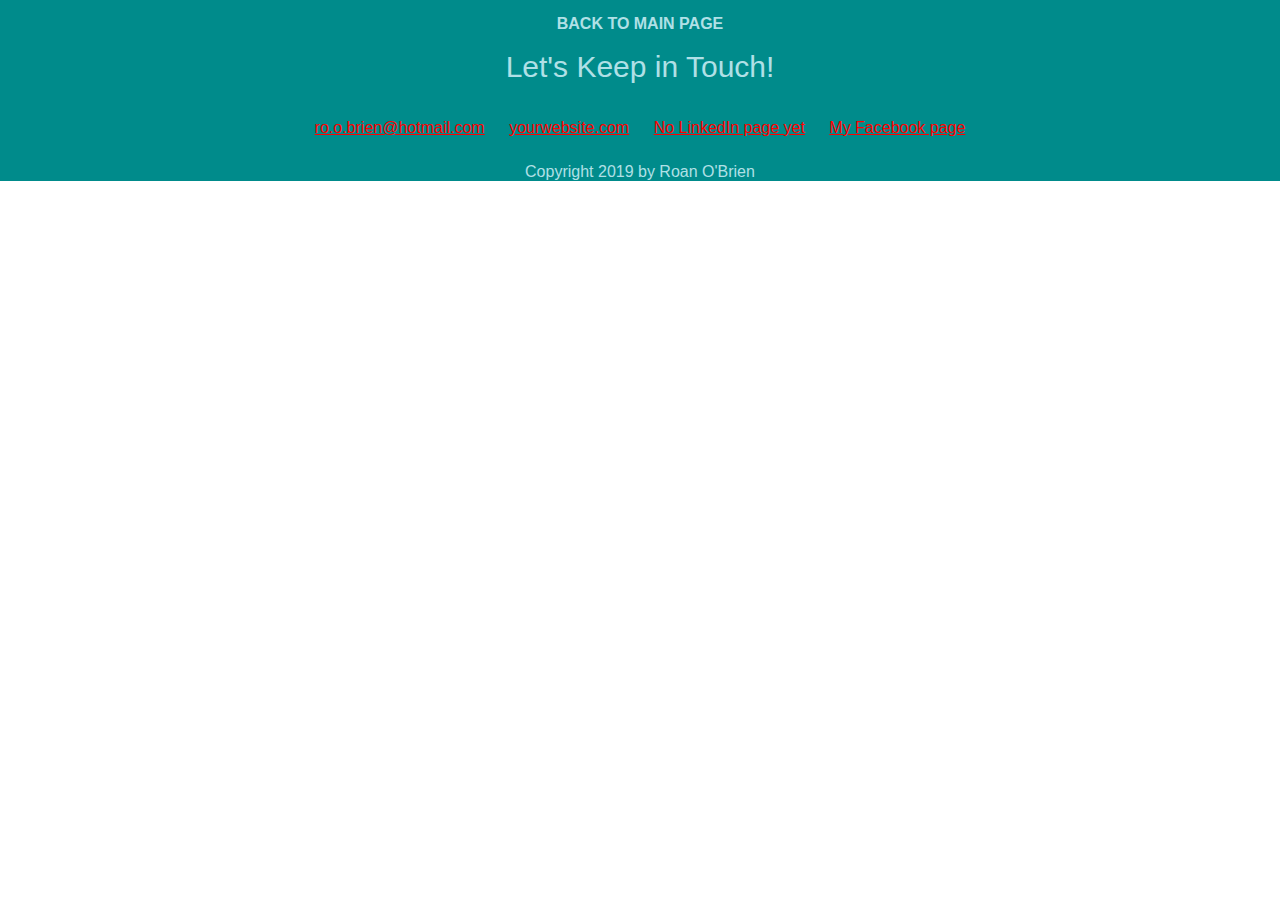
==== projects.html @ d368a561 "commit 2" ====
<!DOCTYPE html>
<html lang="en">

<head>
    <meta charset="UTF-8">
    <meta name="viewport" content="width=device-width, initial-scale=1.0">
    <title>Roan O'Brien | Resume</title>
    <link href="https://fonts.googleapis.com/css?family=Kumar+One+Outline|Monoton|Tangerine" rel="stylesheet">
    <link rel="stylesheet" href="css/styles.css">
</head>

<body>
    <!-- // Intro -->
    <header id="about">
        <nav>
            <a href="index.html">Back to main page</a>
        </nav>
    </header>
    
    <main>
    
    </main>

    <footer id="contact">
        <h2 class="footerText">Let's Keep in Touch!</h2>

        <!-- Social media and contact links. Add or remove any networks. -->
        <div class="contact-info">
            <a href="mailto:ro.o.brien@hotmail.com">ro.o.brien@hotmail.com</a>
            <a href="http://yourwebsite.com" target="_blank">yourwebsite.com</a>
            <a href="#" target="_blank">No LinkedIn page yet</a>
            <a href="https://www.facebook.com/robo1357" target="_blank">My Facebook page</a>
        </div>

        <p>Copyright 2019 by Roan O'Brien</p>
    </footer>
</body>

</html>
---- css/styles.css ----
/* Global styles 
------------------------------------*/
/* border box fix */
html {
    box-sizing: border-box;
}

*,
*:before,
*:after {
    box-sizing: inherit;
}

body {
    font-family: 'Times New Roman', sans-serif;
    margin: 0;
    color: cadetblue;
}

a {
    color: red;
}

a:hover {
    text-decoration: none;
    color: white;
}

a:visited {
    text-decoration: underline;
}

h1,
h2 {
    font-family: 'Algerian', cursive;
    font-weight: 400;
}

h1 {
    font-size: 80px;
}

h2 {
    font-size: 40px;
    margin-top: 0;
}

h3 {
    font-family: 'Arial', cursive;
    font-weight: 400;
    font-size: 30px;
    margin: 0;
}

.content-wrap {
    max-width: 850px;
    margin: 0 auto;
    padding: 60px 50px;
    overflow: hidden;
}

.uppercase {
    text-transform: uppercase;
}

.btn {
    text-decoration: none;
    background: red;
    color: black;
    padding: 10px;
    display: inline-block;
    font-family: 'Arial', sans-serif;
}


/* Header & Footer 
------------------------------------*/
header,
footer {
    background: Darkcyan;
    color: powderblue;
}

header h1,
header h2 {
    color: #EDF2F4;
    margin: 0;
}


/* Header styles only */
header {
    padding-top: 50px;
    position: relative;
}

.profile-img {
    width: 205px;
    height: 205px;
    border-radius: 50%;
    float: left;
}

.download {
    position: absolute;
    bottom: 0;
    right: 0;
}


/* Footer styles only */
footer {
    text-align: center;
    font-family: 'Arial', cursive;
}

.contact-info a {
    padding: 10px;
    display: inline-block;
}


/*navigation
------------------------------------*/
nav {
    text-align: center;
    background: darkcyan;
    position: fixed;
    top: 0;
    width: 100%;
}

nav a {
    display: inline-block;
    padding: 15px 20px;
    text-decoration: none;
    text-transform: uppercase;
    font-weight: bold;
    font-family: 'Arial', sans-serif;
    color: powderblue;
}

nav a:visited {
    background: black;
}


/* Work Experience
------------------------------------*/
.work {
    background: seashell;
}

h3 ~ p {
    margin: 0;
}

.job-description p:first-of-type {
    margin-top: 0;
}


/* Education
------------------------------------*/
.education {
    background: seashell;
}

p + h3 {
    margin-top: 30px;
}


/* Hobbies
------------------------------------*/
.hobbies {
    background: linear-gradient(rgba(100, 96, 93, 2.0), rgba(100, 96, 93, 0.3)), url(../images/boodlogo.jpg) no-repeat fixed;
    background-size: cover;
    margin: 0px;
}


/* Title background 
------------------------------------*/
.titleBackground {
    text-align: center;
}


.footerText {
    font-family: 'Arial', cursive;
    font-size: 30px;
}


/* Media Queries
------------------------------------*/
@media (min-width: 900px) {

    .column-narrow {
        width: 35%;
        float: left;
        min-height: 150px;
    }

    .column-wide {
        width: 65%;
        float: left;
        min-height: 150px;
        padding-left: 10px;
    }
}

@media (max-width: 899px) {
    header {
        text-align: center;
    }

    .profile-img {
        width: 150px;
        height: 150px;
    }
}
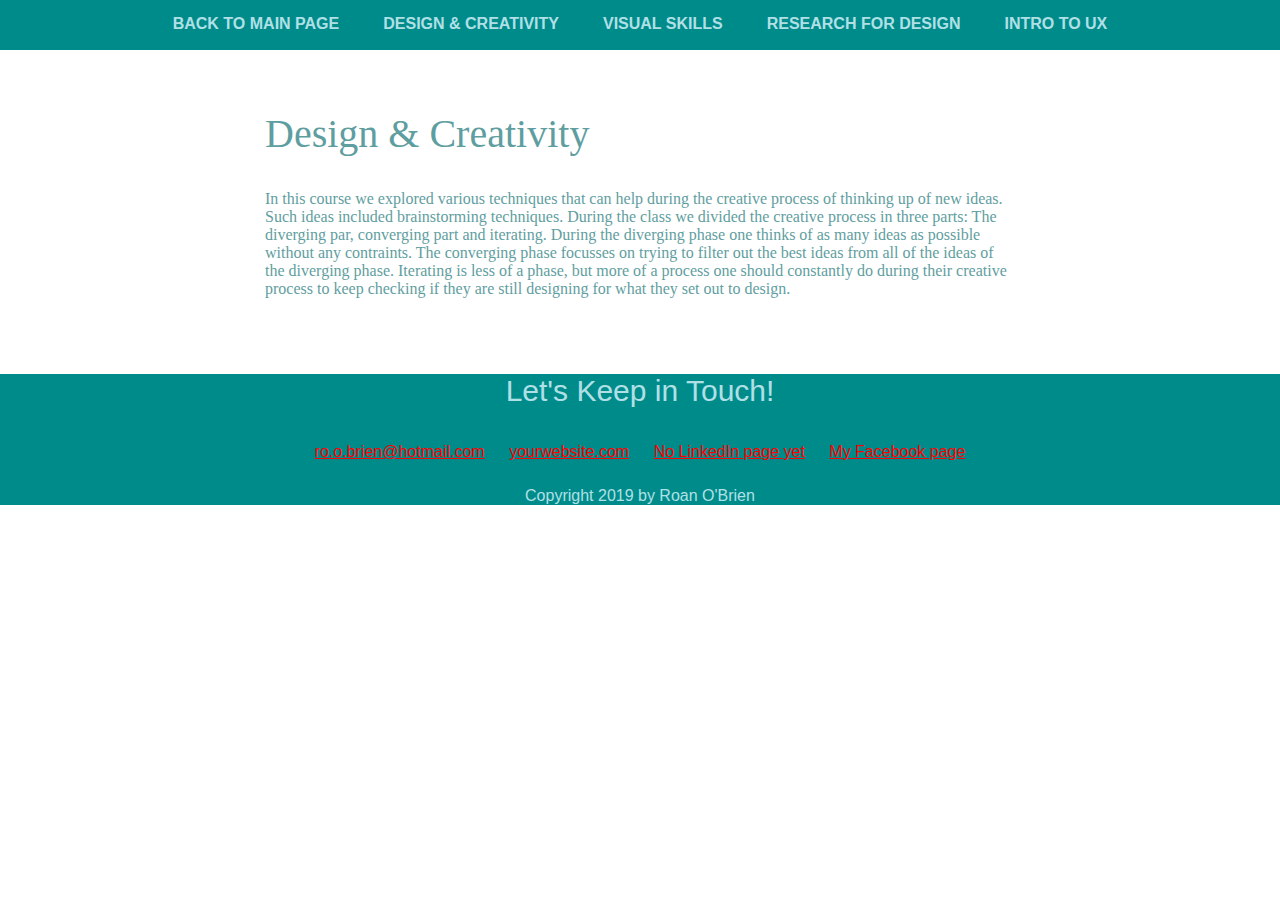
==== commit 2177c61f: "added pictures and started layout projects page" ====
--- a/projects.html
+++ b/projects.html
@@ -14,11 +14,29 @@
     <header id="about">
         <nav>
             <a href="index.html">Back to main page</a>
+            <a href="#Design">Design &amp; Creativity</a>
+            <a href="#Visual">Visual Skills</a>
+            <a href="#Research">Research for Design</a>
+            <a href="#Intro">Intro to UX</a>
         </nav>
     </header>
     
     <main>
-    
+        <section id="Design" class="design">
+            <div class="content-wrap">
+                <h2>Design &amp; Creativity</h2>
+                <p>In this course we explored various techniques that can help during the creative process of thinking up of new ideas. Such ideas included brainstorming techniques. During the class we divided the creative process in three parts: The diverging par, converging part and iterating. During the diverging phase one thinks of as many ideas as possible without any contraints. The converging phase focusses on trying to filter out the best ideas from all of the ideas of the diverging phase. Iterating is less of a phase, but more of a process one should constantly do during their creative process to keep checking if they are still designing for what they set out to design.</p>
+            </div>
+        </section>
+        
+        <section id="Visual" class="visual">
+        </section>
+        
+        <section id="Research" class="research">
+        </section>
+        
+        <section id="Intro" class="intro">
+        </section>
     </main>
 
     <footer id="contact">
--- a/css/styles.css
+++ b/css/styles.css
@@ -174,9 +174,10 @@
 /* Hobbies
 ------------------------------------*/
 .hobbies {
-    background: linear-gradient(rgba(100, 96, 93, 2.0), rgba(100, 96, 93, 0.3)), url(../images/boodlogo.jpg) no-repeat fixed;
+    background: linear-gradient(rgba(100, 96, 93, 2.0), rgba(100, 96, 93, 0.3)), url(../images/liquicity.png) no-repeat fixed;
     background-size: cover;
     margin: 0px;
+    color:seashell;
 }
 
 
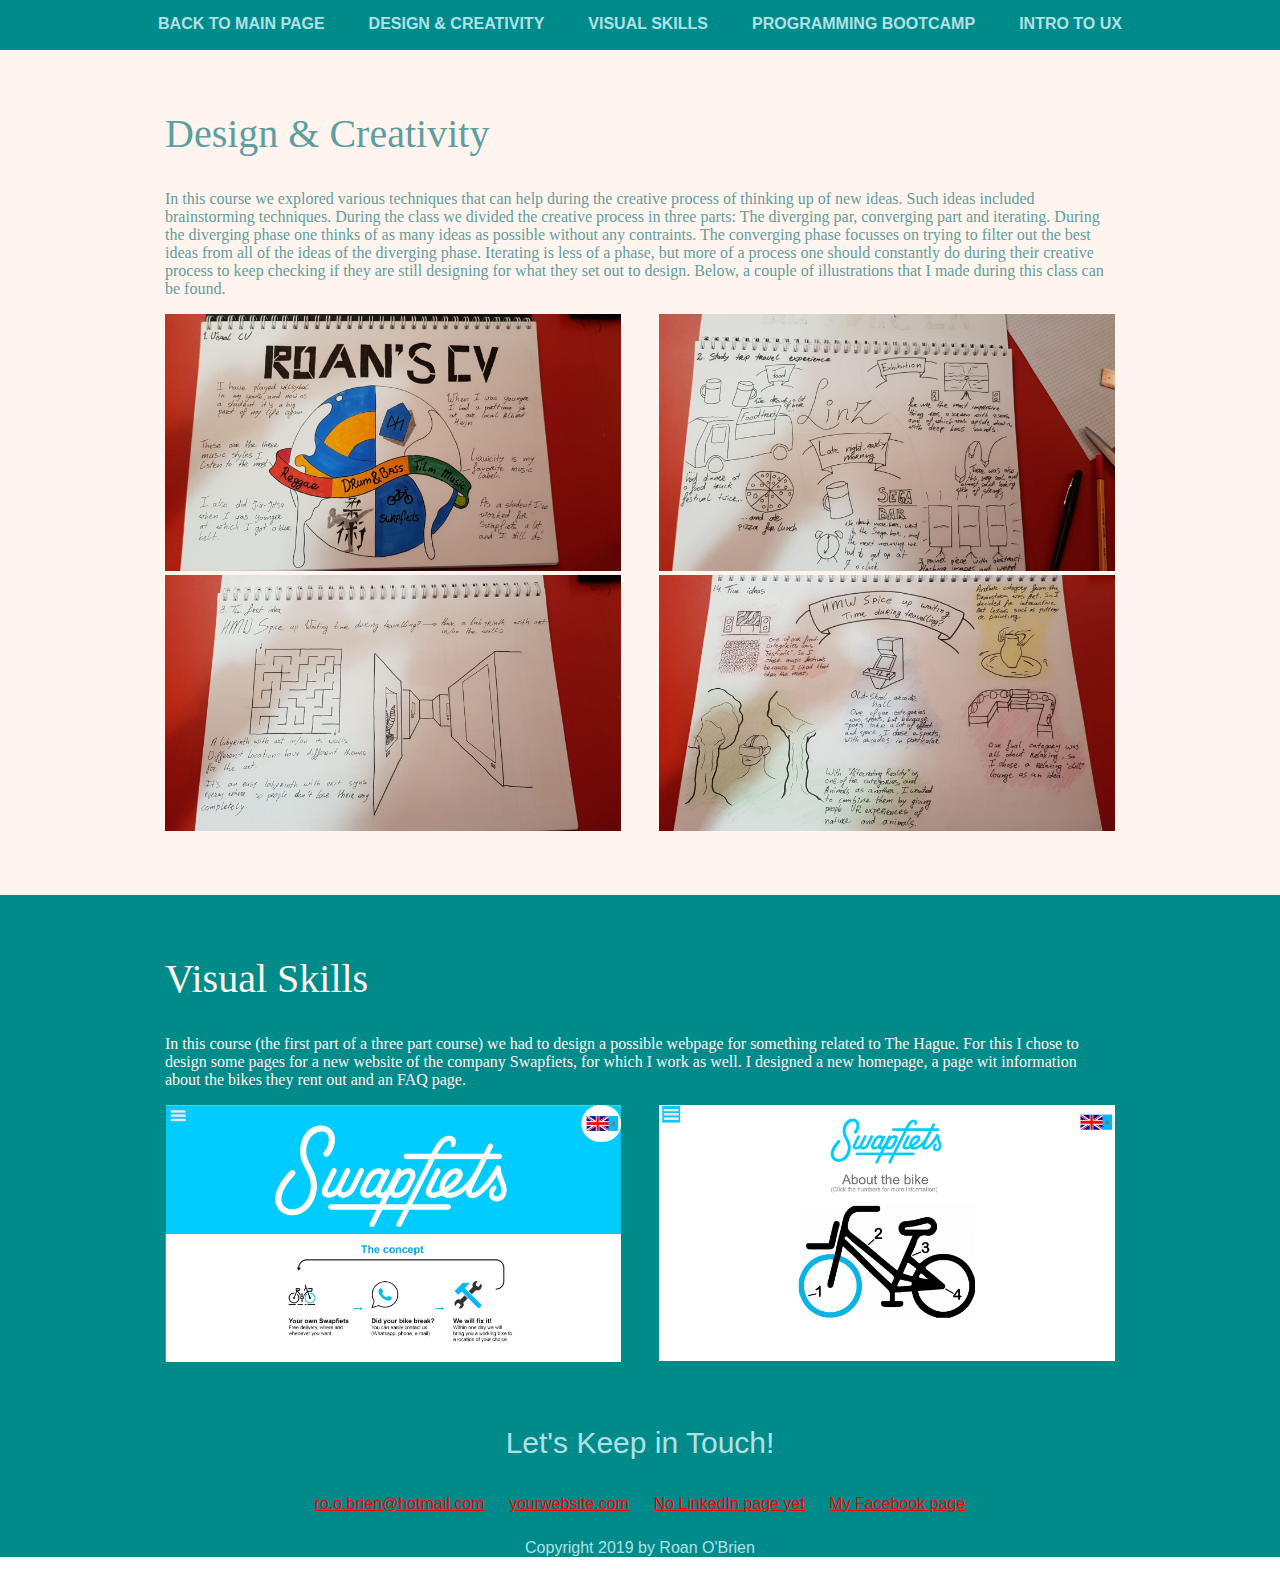
==== commit 282f9c0e: "commit 3" ====
--- a/projects.html
+++ b/projects.html
@@ -16,7 +16,7 @@
             <a href="index.html">Back to main page</a>
             <a href="#Design">Design &amp; Creativity</a>
             <a href="#Visual">Visual Skills</a>
-            <a href="#Research">Research for Design</a>
+            <a href="#Bootcamp">Programming bootcamp</a>
             <a href="#Intro">Intro to UX</a>
         </nav>
     </header>
@@ -25,11 +25,21 @@
         <section id="Design" class="design">
             <div class="content-wrap">
                 <h2>Design &amp; Creativity</h2>
-                <p>In this course we explored various techniques that can help during the creative process of thinking up of new ideas. Such ideas included brainstorming techniques. During the class we divided the creative process in three parts: The diverging par, converging part and iterating. During the diverging phase one thinks of as many ideas as possible without any contraints. The converging phase focusses on trying to filter out the best ideas from all of the ideas of the diverging phase. Iterating is less of a phase, but more of a process one should constantly do during their creative process to keep checking if they are still designing for what they set out to design.</p>
+                <p>In this course we explored various techniques that can help during the creative process of thinking up of new ideas. Such ideas included brainstorming techniques. During the class we divided the creative process in three parts: The diverging par, converging part and iterating. During the diverging phase one thinks of as many ideas as possible without any contraints. The converging phase focusses on trying to filter out the best ideas from all of the ideas of the diverging phase. Iterating is less of a phase, but more of a process one should constantly do during their creative process to keep checking if they are still designing for what they set out to design. Below, a couple of illustrations that I made during this class can be found.</p>
+                <img class="pic-left" src="images/dc/Assignment%201.jpeg" alt="Roan O'Brien">
+                <img class="pic-right" src="images/dc/Assignment%202.jpeg">
+                <img class="pic-left" src="images/dc/Assignment%208.jpeg">
+                <img class="pic-right" src="images/dc/Assignment%2014.jpeg">
             </div>
         </section>
         
         <section id="Visual" class="visual">
+            <div class="content-wrap">
+                <h2>Visual Skills</h2>
+                <p>In this course (the first part of a three part course) we had to design a possible webpage for something related to The Hague. For this I chose to design some pages for a new website of the company Swapfiets, for which I work as well. I designed a new homepage, a page wit information about the bikes they rent out and an FAQ page.</p>
+                <img class="pic-left" src="images/swapfietshome.JPG">
+                <img class="pic-right" src="images/swapfietsbike.JPG">
+            </div>
         </section>
         
         <section id="Research" class="research">
--- a/css/styles.css
+++ b/css/styles.css
@@ -53,7 +53,7 @@
 }
 
 .content-wrap {
-    max-width: 850px;
+    max-width: 1050px;
     margin: 0 auto;
     padding: 60px 50px;
     overflow: hidden;
@@ -174,12 +174,32 @@
 /* Hobbies
 ------------------------------------*/
 .hobbies {
-    background: linear-gradient(rgba(100, 96, 93, 2.0), rgba(100, 96, 93, 0.3)), url(../images/liquicity.png) no-repeat fixed;
+    background: linear-gradient(rgba(100, 96, 93, 2.0), rgba(100, 96, 93, 0.3)), url(../images/liquicity.png) no-repeat fixed center;
     background-size: cover;
     margin: 0px;
     color:seashell;
-}
-
+    
+}
+
+
+.design {
+    background: seashell;
+}
+
+.visual {
+    background: darkcyan;
+    color: seashell;
+}
+
+/*Pictures
+------------------------------------*/
+.pic-left {
+    width: 48%;
+}
+.pic-right {
+    width: 48%;
+    float: right;
+}
 
 /* Title background 
 ------------------------------------*/
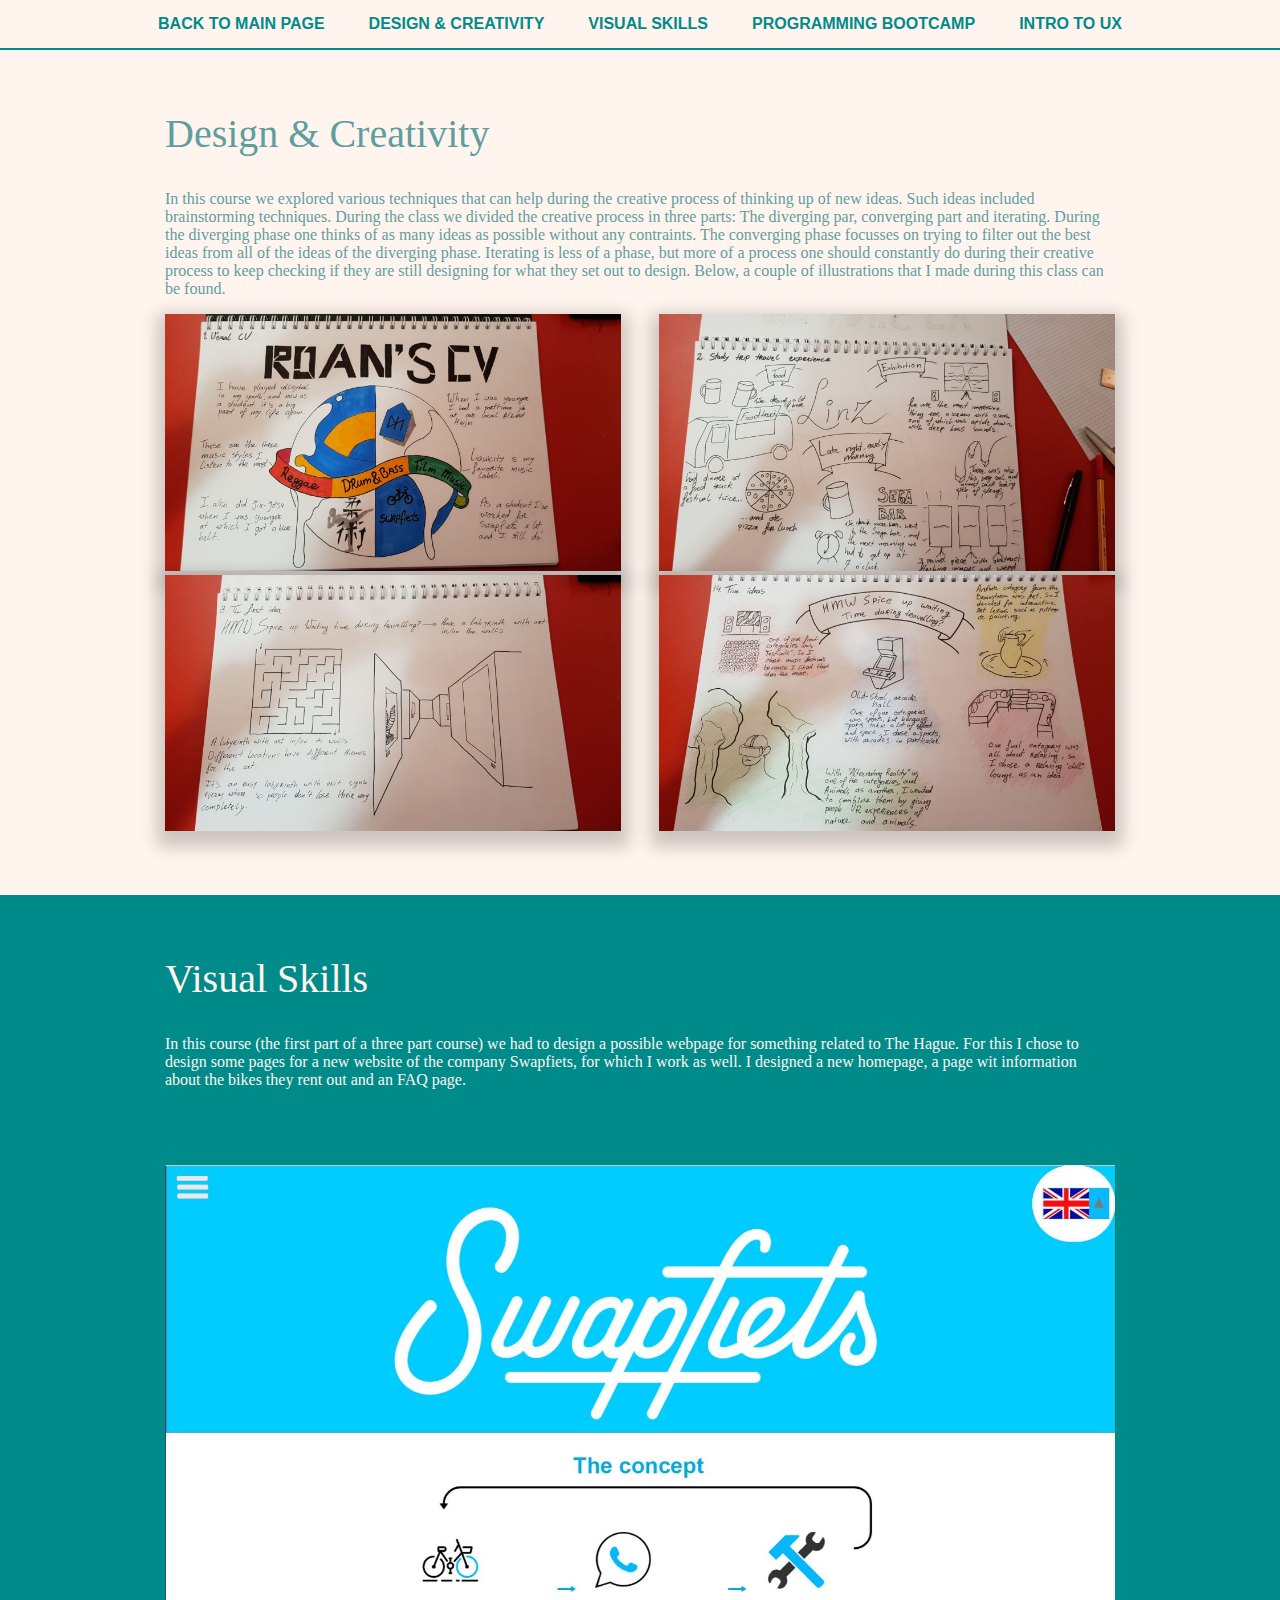
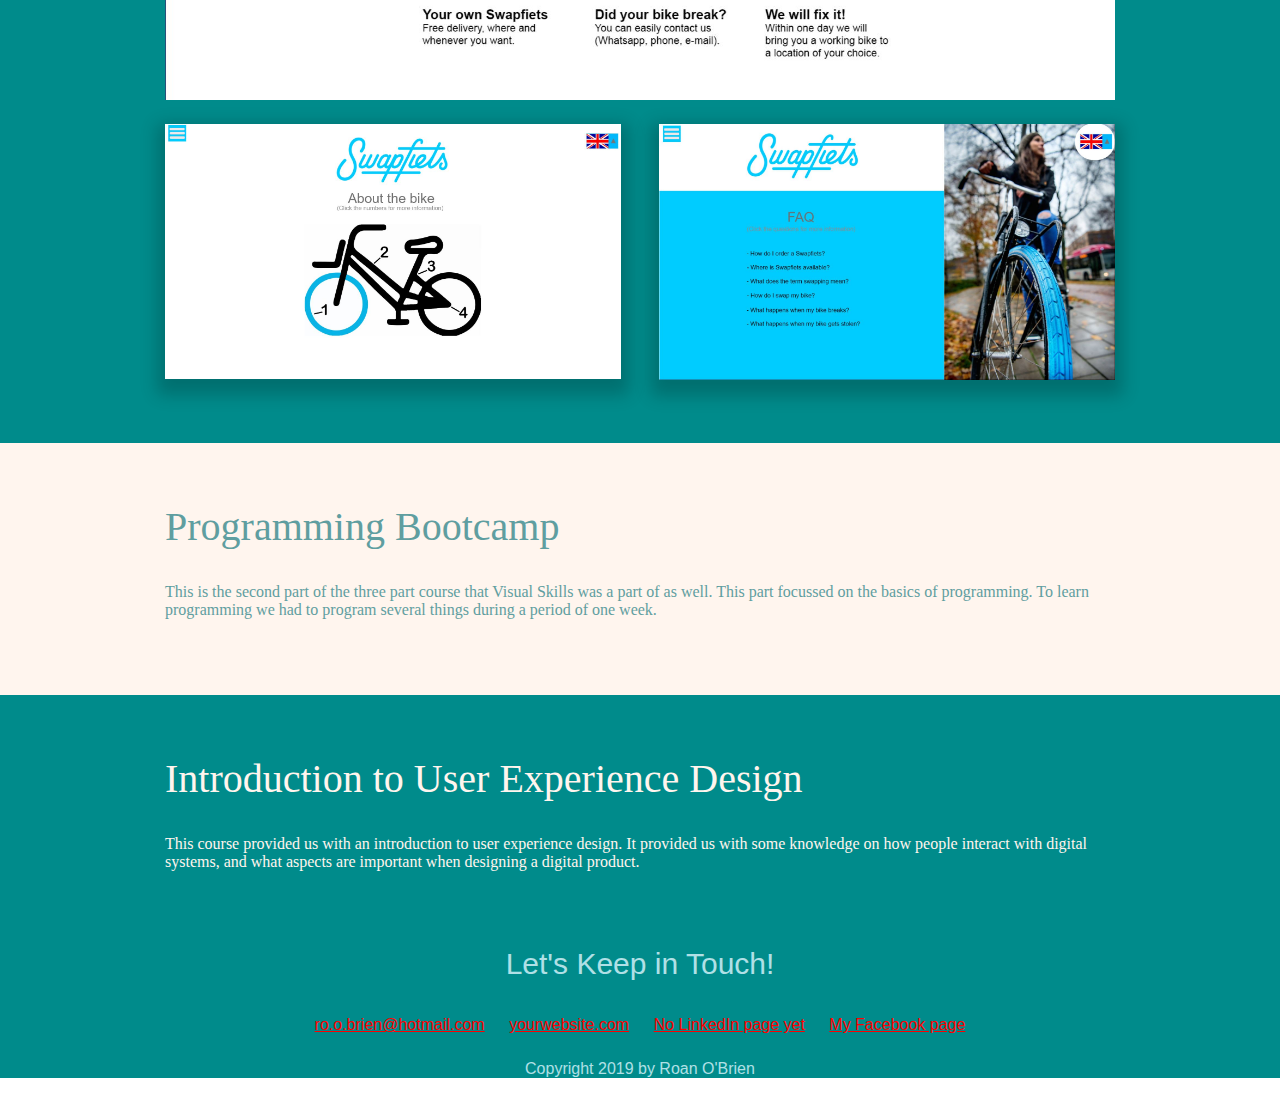
==== commit 2da0ebc5: "added some stuff, did some effects" ====
--- a/projects.html
+++ b/projects.html
@@ -12,7 +12,7 @@
 <body>
     <!-- // Intro -->
     <header id="about">
-        <nav>
+        <nav class="nav2">
             <a href="index.html">Back to main page</a>
             <a href="#Design">Design &amp; Creativity</a>
             <a href="#Visual">Visual Skills</a>
@@ -20,7 +20,7 @@
             <a href="#Intro">Intro to UX</a>
         </nav>
     </header>
-    
+
     <main>
         <section id="Design" class="design">
             <div class="content-wrap">
@@ -32,20 +32,29 @@
                 <img class="pic-right" src="images/dc/Assignment%2014.jpeg">
             </div>
         </section>
-        
+
         <section id="Visual" class="visual">
             <div class="content-wrap">
                 <h2>Visual Skills</h2>
                 <p>In this course (the first part of a three part course) we had to design a possible webpage for something related to The Hague. For this I chose to design some pages for a new website of the company Swapfiets, for which I work as well. I designed a new homepage, a page wit information about the bikes they rent out and an FAQ page.</p>
-                <img class="pic-left" src="images/swapfietshome.JPG">
-                <img class="pic-right" src="images/swapfietsbike.JPG">
+                <img class="content-wrap2" src="images/swapfietshome.JPG">
+                <img class="pic-left" src="images/swapfietsbike.JPG">
+                <img class="pic-right" src="images/swapfietsfaq.JPG">
             </div>
         </section>
-        
-        <section id="Research" class="research">
+
+        <section id="Bootcamp" class="bootcamp">
+            <div class="content-wrap">
+                <h2>Programming Bootcamp</h2>
+                <p>This is the second part of the three part course that Visual Skills was a part of as well. This part focussed on the basics of programming. To learn programming we had to program several things during a period of one week. </p>
+            </div>
         </section>
-        
+
         <section id="Intro" class="intro">
+            <div class="content-wrap">
+                <h2>Introduction to User Experience Design</h2>
+                <p>This course provided us with an introduction to user experience design. It provided us with some knowledge on how people interact with digital systems, and what aspects are important when designing a digital product.</p>
+            </div>
         </section>
     </main>
 
--- a/css/styles.css
+++ b/css/styles.css
@@ -57,6 +57,18 @@
     margin: 0 auto;
     padding: 60px 50px;
     overflow: hidden;
+}
+
+.content-wrap2 {
+    max-width: 1050px;
+    margin: 0 auto;
+    padding: 60px 0px;
+    overflow: hidden;
+    padding-right: 100px;
+    padding-bottom: 20px;
+}
+.shadow {
+    box-shadow: 0px 8px 16px 8px rgba(0,0,0,0.2);
 }
 
 .uppercase {
@@ -124,10 +136,13 @@
 ------------------------------------*/
 nav {
     text-align: center;
-    background: darkcyan;
     position: fixed;
     top: 0;
     width: 100%;
+}
+
+.nav1 {
+    background: darkcyan;
 }
 
 nav a {
@@ -140,9 +155,24 @@
     color: powderblue;
 }
 
-nav a:visited {
-    background: black;
-}
+nav a:hover {
+    background: cadetblue;
+}
+
+
+.nav2 {
+    background: seashell;
+    color: darkcyan;
+}
+
+.nav2 a {
+    color: darkcyan;
+}
+
+.nav2 a:hover {
+    color: white;
+}
+
 
 
 /* Work Experience
@@ -177,8 +207,7 @@
     background: linear-gradient(rgba(100, 96, 93, 2.0), rgba(100, 96, 93, 0.3)), url(../images/liquicity.png) no-repeat fixed center;
     background-size: cover;
     margin: 0px;
-    color:seashell;
-    
+    color: seashell;
 }
 
 
@@ -191,14 +220,33 @@
     color: seashell;
 }
 
+.bootcamp {
+    background: seashell;
+}
+
+.intro {
+    background: darkcyan;
+    color: seashell;
+}
+
 /*Pictures
 ------------------------------------*/
 .pic-left {
     width: 48%;
-}
+    box-shadow: 0px 8px 16px 8px rgba(0,0,0,0.2);
+}
+
 .pic-right {
     width: 48%;
     float: right;
+    box-shadow: 0px 8px 16px 8px rgba(0,0,0,0.2);
+}
+
+.pic-center {
+    display: block;
+    margin-left: auto;
+    margin-right: auto;
+    width: 50%;
 }
 
 /* Title background 
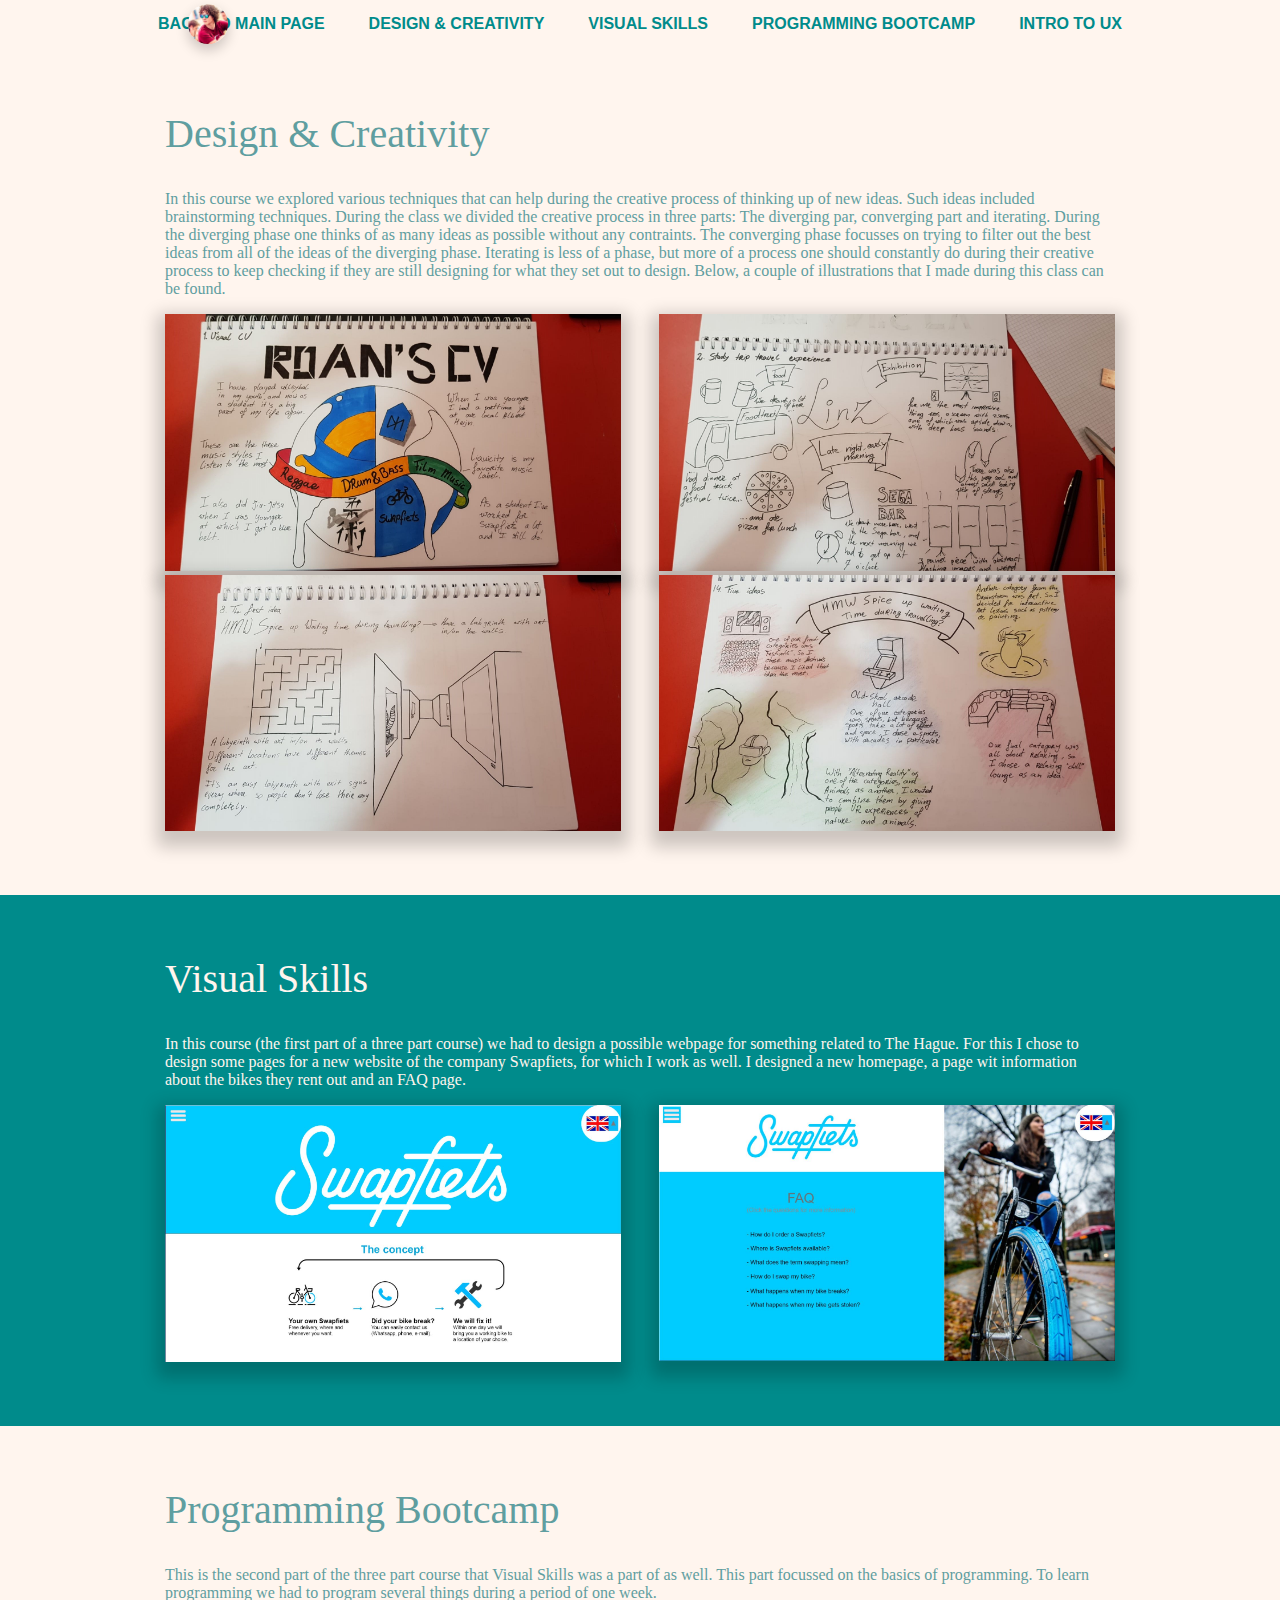
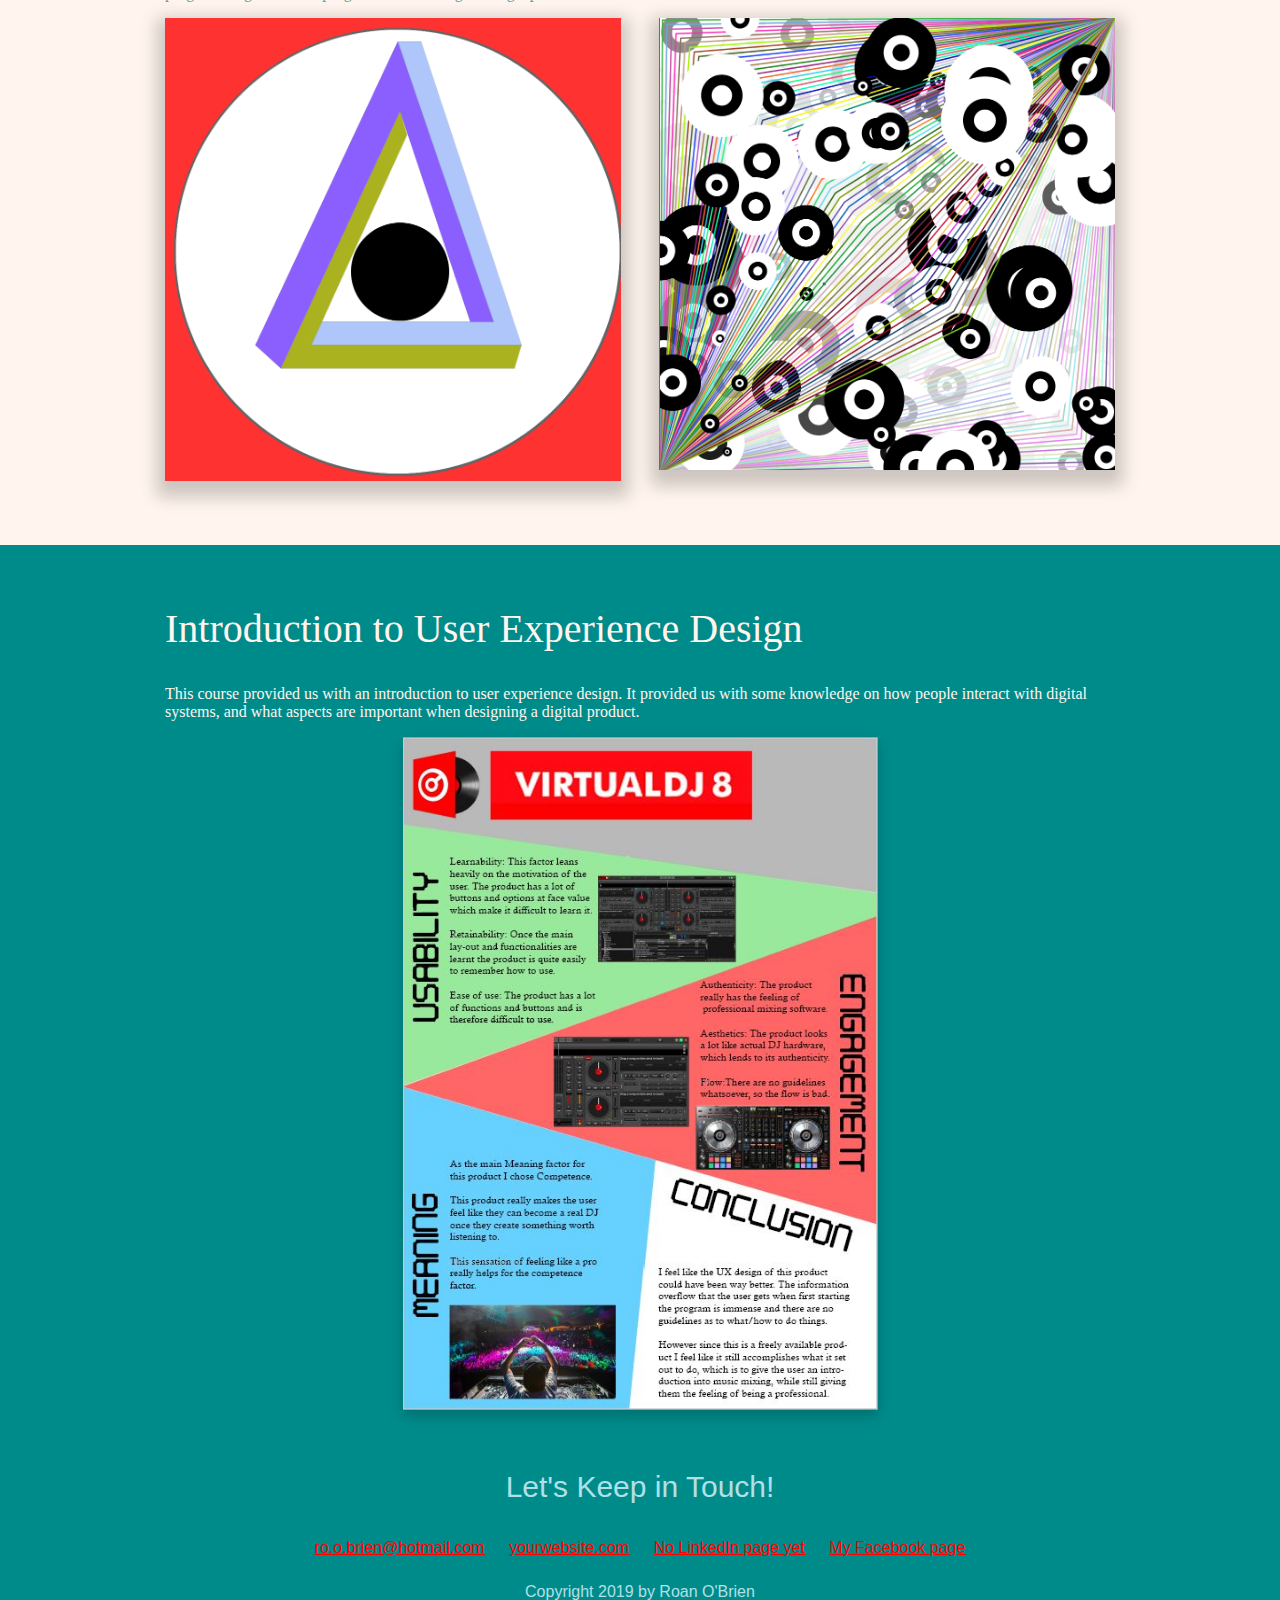
==== commit adb8ba57: "fixing some stuff, adding some stuff" ====
--- a/projects.html
+++ b/projects.html
@@ -4,15 +4,16 @@
 <head>
     <meta charset="UTF-8">
     <meta name="viewport" content="width=device-width, initial-scale=1.0">
-    <title>Roan O'Brien | Resume</title>
+    <title>Roan O'Brien | School Projects</title>
     <link href="https://fonts.googleapis.com/css?family=Kumar+One+Outline|Monoton|Tangerine" rel="stylesheet">
     <link rel="stylesheet" href="css/styles.css">
 </head>
 
 <body>
     <!-- // Intro -->
-    <header id="about">
+    <header class="header2">
         <nav class="nav2">
+            <img class="shadow profile-img-small" src="images/pfliquicity.jpg">
             <a href="index.html">Back to main page</a>
             <a href="#Design">Design &amp; Creativity</a>
             <a href="#Visual">Visual Skills</a>
@@ -37,8 +38,7 @@
             <div class="content-wrap">
                 <h2>Visual Skills</h2>
                 <p>In this course (the first part of a three part course) we had to design a possible webpage for something related to The Hague. For this I chose to design some pages for a new website of the company Swapfiets, for which I work as well. I designed a new homepage, a page wit information about the bikes they rent out and an FAQ page.</p>
-                <img class="content-wrap2" src="images/swapfietshome.JPG">
-                <img class="pic-left" src="images/swapfietsbike.JPG">
+                <img class="pic-left" src="images/swapfietshome.JPG">
                 <img class="pic-right" src="images/swapfietsfaq.JPG">
             </div>
         </section>
@@ -47,6 +47,8 @@
             <div class="content-wrap">
                 <h2>Programming Bootcamp</h2>
                 <p>This is the second part of the three part course that Visual Skills was a part of as well. This part focussed on the basics of programming. To learn programming we had to program several things during a period of one week. </p>
+                <img class="pic-left" src="images/day%201%20test%204.PNG">
+                <img class="pic-right" src="images/day%203%20interactive%20art%20part%202.PNG">
             </div>
         </section>
 
@@ -54,6 +56,7 @@
             <div class="content-wrap">
                 <h2>Introduction to User Experience Design</h2>
                 <p>This course provided us with an introduction to user experience design. It provided us with some knowledge on how people interact with digital systems, and what aspects are important when designing a digital product.</p>
+                <img class="shadow pic-center" src="images/IUX%20poster.JPG">
             </div>
         </section>
     </main>
--- a/css/styles.css
+++ b/css/styles.css
@@ -64,11 +64,11 @@
     margin: 0 auto;
     padding: 60px 0px;
     overflow: hidden;
-    padding-right: 100px;
+    padding-right: 10%;
     padding-bottom: 20px;
 }
 .shadow {
-    box-shadow: 0px 8px 16px 8px rgba(0,0,0,0.2);
+    box-shadow: 0px 6px 13px 0px rgba(0,0,0,0.2);
 }
 
 .uppercase {
@@ -87,7 +87,14 @@
 
 /* Header & Footer 
 ------------------------------------*/
-header,
+.header {
+    background: darkcyan;
+    color: powderblue;
+}
+.header2 {
+    background: seashell;
+    color: powderblue;
+}
 footer {
     background: Darkcyan;
     color: powderblue;
@@ -111,6 +118,16 @@
     height: 205px;
     border-radius: 50%;
     float: left;
+}
+
+.profile-img-small {
+    float: left;
+    position: fixed;
+    width: 40px;
+    height: 40px;
+    border-radius: 50%;
+    margin-left: 50px;
+    margin-top: 4px;
 }
 
 .download {
@@ -159,6 +176,10 @@
     background: cadetblue;
 }
 
+nav img {
+    float: left;
+}
+
 
 .nav2 {
     background: seashell;
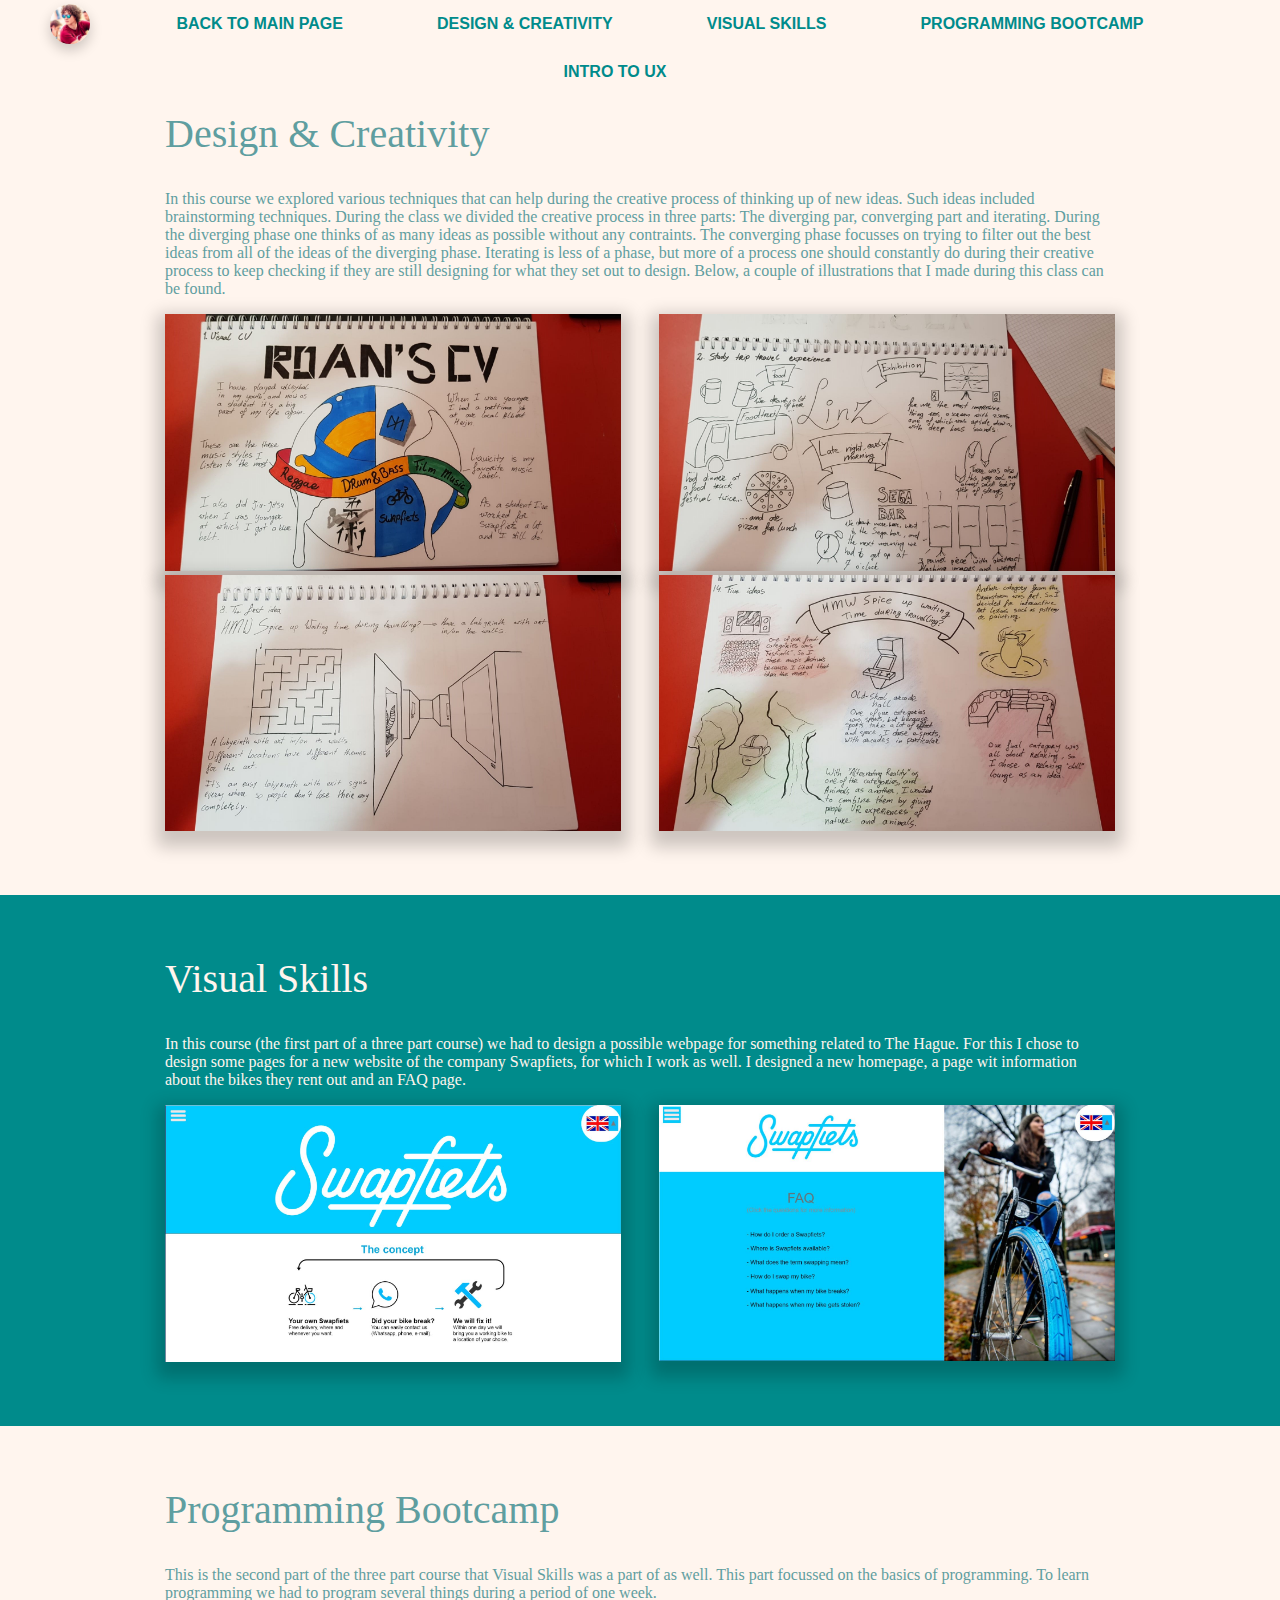
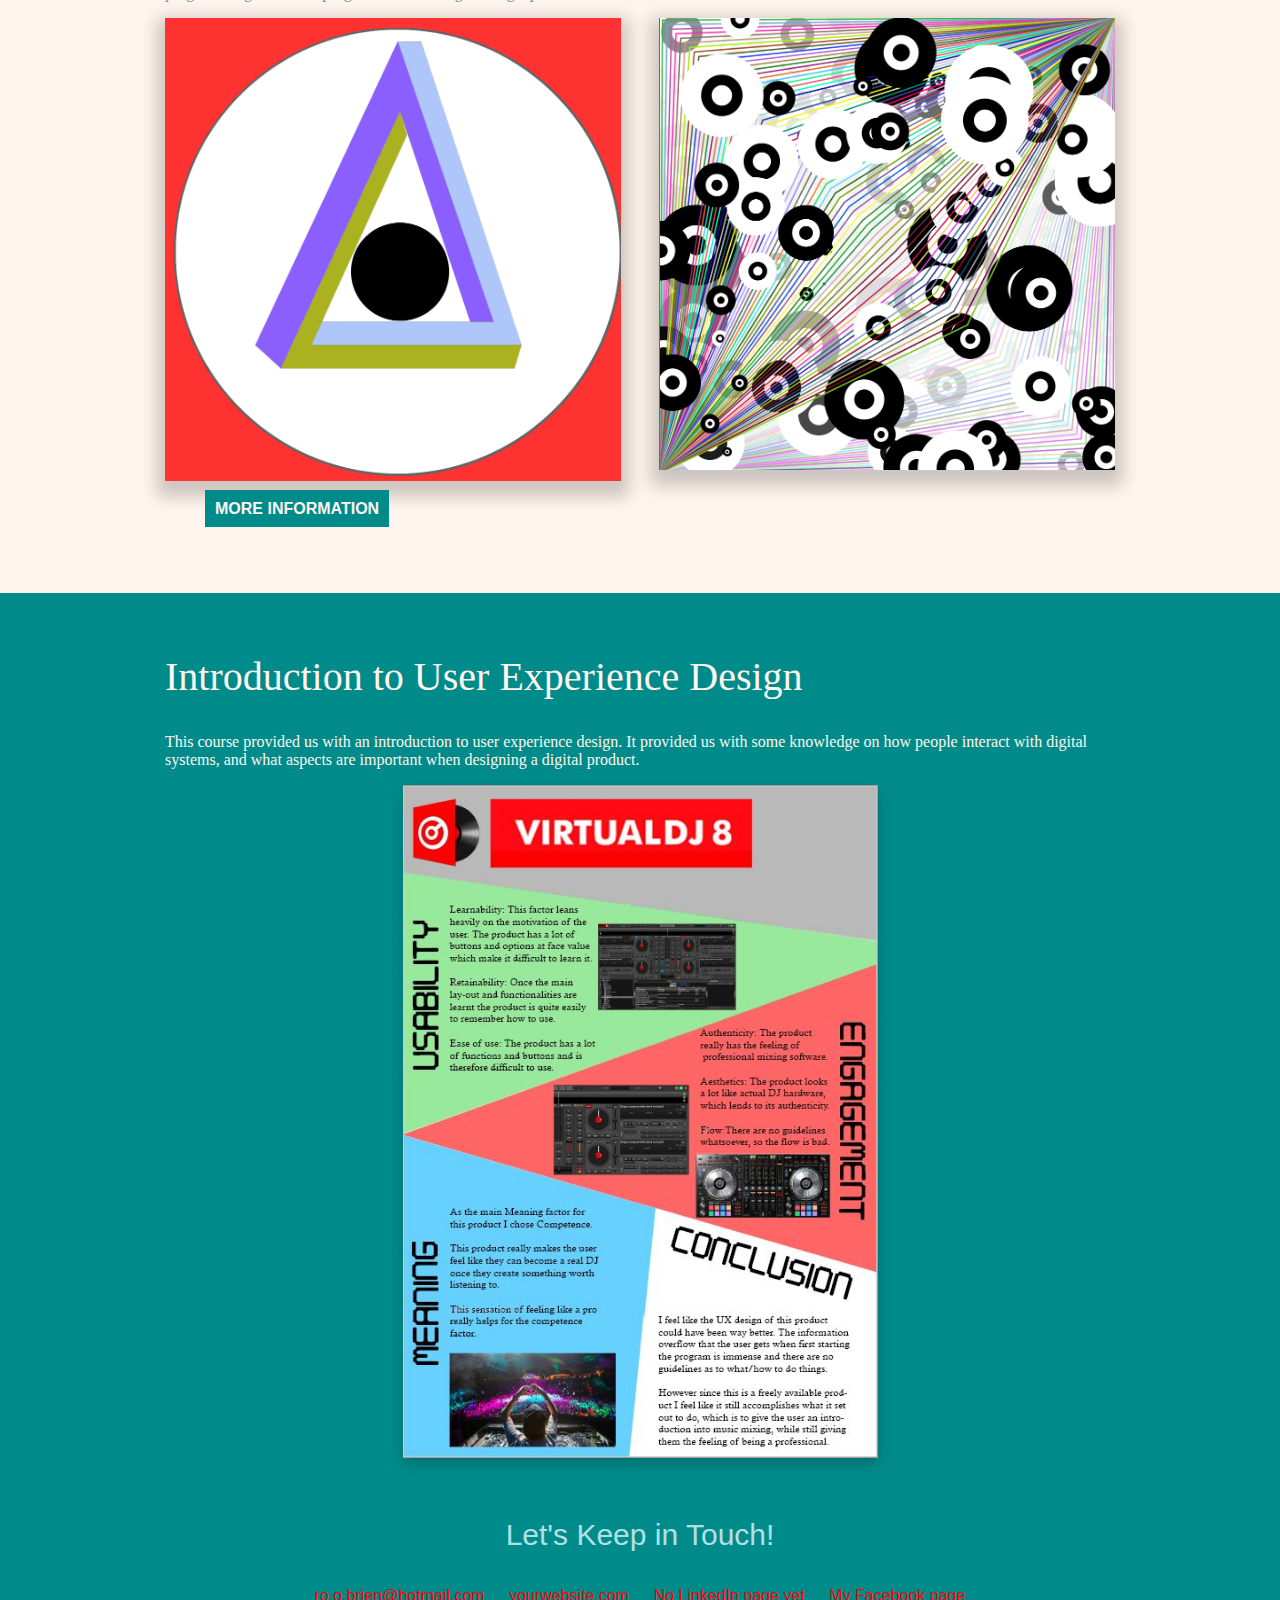
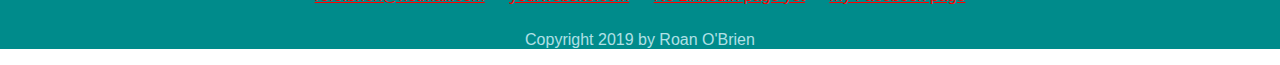
==== commit 833cb9b6: "added extra page for specific info on bootcamp" ====
--- a/projects.html
+++ b/projects.html
@@ -27,10 +27,12 @@
             <div class="content-wrap">
                 <h2>Design &amp; Creativity</h2>
                 <p>In this course we explored various techniques that can help during the creative process of thinking up of new ideas. Such ideas included brainstorming techniques. During the class we divided the creative process in three parts: The diverging par, converging part and iterating. During the diverging phase one thinks of as many ideas as possible without any contraints. The converging phase focusses on trying to filter out the best ideas from all of the ideas of the diverging phase. Iterating is less of a phase, but more of a process one should constantly do during their creative process to keep checking if they are still designing for what they set out to design. Below, a couple of illustrations that I made during this class can be found.</p>
-                <img class="pic-left" src="images/dc/Assignment%201.jpeg" alt="Roan O'Brien">
-                <img class="pic-right" src="images/dc/Assignment%202.jpeg">
-                <img class="pic-left" src="images/dc/Assignment%208.jpeg">
-                <img class="pic-right" src="images/dc/Assignment%2014.jpeg">
+                <div>
+                    <img class="pic-left" src="images/dc/Assignment%201.jpeg" alt="Roan O'Brien">
+                    <img class="pic-right" src="images/dc/Assignment%202.jpeg">
+                    <img class="pic-left" src="images/dc/Assignment%208.jpeg">
+                    <img class="pic-right" src="images/dc/Assignment%2014.jpeg">
+                </div>
             </div>
         </section>
 
@@ -38,8 +40,10 @@
             <div class="content-wrap">
                 <h2>Visual Skills</h2>
                 <p>In this course (the first part of a three part course) we had to design a possible webpage for something related to The Hague. For this I chose to design some pages for a new website of the company Swapfiets, for which I work as well. I designed a new homepage, a page wit information about the bikes they rent out and an FAQ page.</p>
-                <img class="pic-left" src="images/swapfietshome.JPG">
-                <img class="pic-right" src="images/swapfietsfaq.JPG">
+                <div>
+                    <img class="pic-left" src="images/swapfietshome.JPG">
+                    <img class="pic-right" src="images/swapfietsfaq.JPG">
+                </div>
             </div>
         </section>
 
@@ -47,8 +51,13 @@
             <div class="content-wrap">
                 <h2>Programming Bootcamp</h2>
                 <p>This is the second part of the three part course that Visual Skills was a part of as well. This part focussed on the basics of programming. To learn programming we had to program several things during a period of one week. </p>
-                <img class="pic-left" src="images/day%201%20test%204.PNG">
-                <img class="pic-right" src="images/day%203%20interactive%20art%20part%202.PNG">
+                <div>
+                    <img class="pic-left" src="images/day%201%20test%204.PNG">
+                    <img class="pic-right" src="images/day%203%20interactive%20art%20part%202.PNG">
+                </div>
+                <div class="link-specific">
+                    <a href="specific.html">More information</a>
+                </div>
             </div>
         </section>
 
@@ -56,7 +65,9 @@
             <div class="content-wrap">
                 <h2>Introduction to User Experience Design</h2>
                 <p>This course provided us with an introduction to user experience design. It provided us with some knowledge on how people interact with digital systems, and what aspects are important when designing a digital product.</p>
-                <img class="shadow pic-center" src="images/IUX%20poster.JPG">
+                <div>
+                    <img class="shadow pic-center" src="images/IUX%20poster.JPG">
+                </div>
             </div>
         </section>
     </main>
--- a/css/styles.css
+++ b/css/styles.css
@@ -122,7 +122,6 @@
 
 .profile-img-small {
     float: left;
-    position: fixed;
     width: 40px;
     height: 40px;
     border-radius: 50%;
@@ -170,6 +169,7 @@
     font-weight: bold;
     font-family: 'Arial', sans-serif;
     color: powderblue;
+    margin-right: 50px;
 }
 
 nav a:hover {
@@ -192,6 +192,28 @@
 
 .nav2 a:hover {
     color: white;
+}
+
+.link-specific{
+    display: inline-block;
+    padding: 15px 20px;
+    text-decoration: none;
+    text-transform: uppercase;
+    font-weight: bold;
+    font-family: 'Arial', sans-serif;
+    color: darkcyan;
+    margin-right: 50px;
+}
+.link-specific a{
+    color: seashell;
+    text-decoration: none;
+    background: darkcyan;
+    margin: 20px;
+    padding: 10px;
+}
+.link-specific a:hover {
+    color: white;
+    background: cadetblue;
 }
 
 
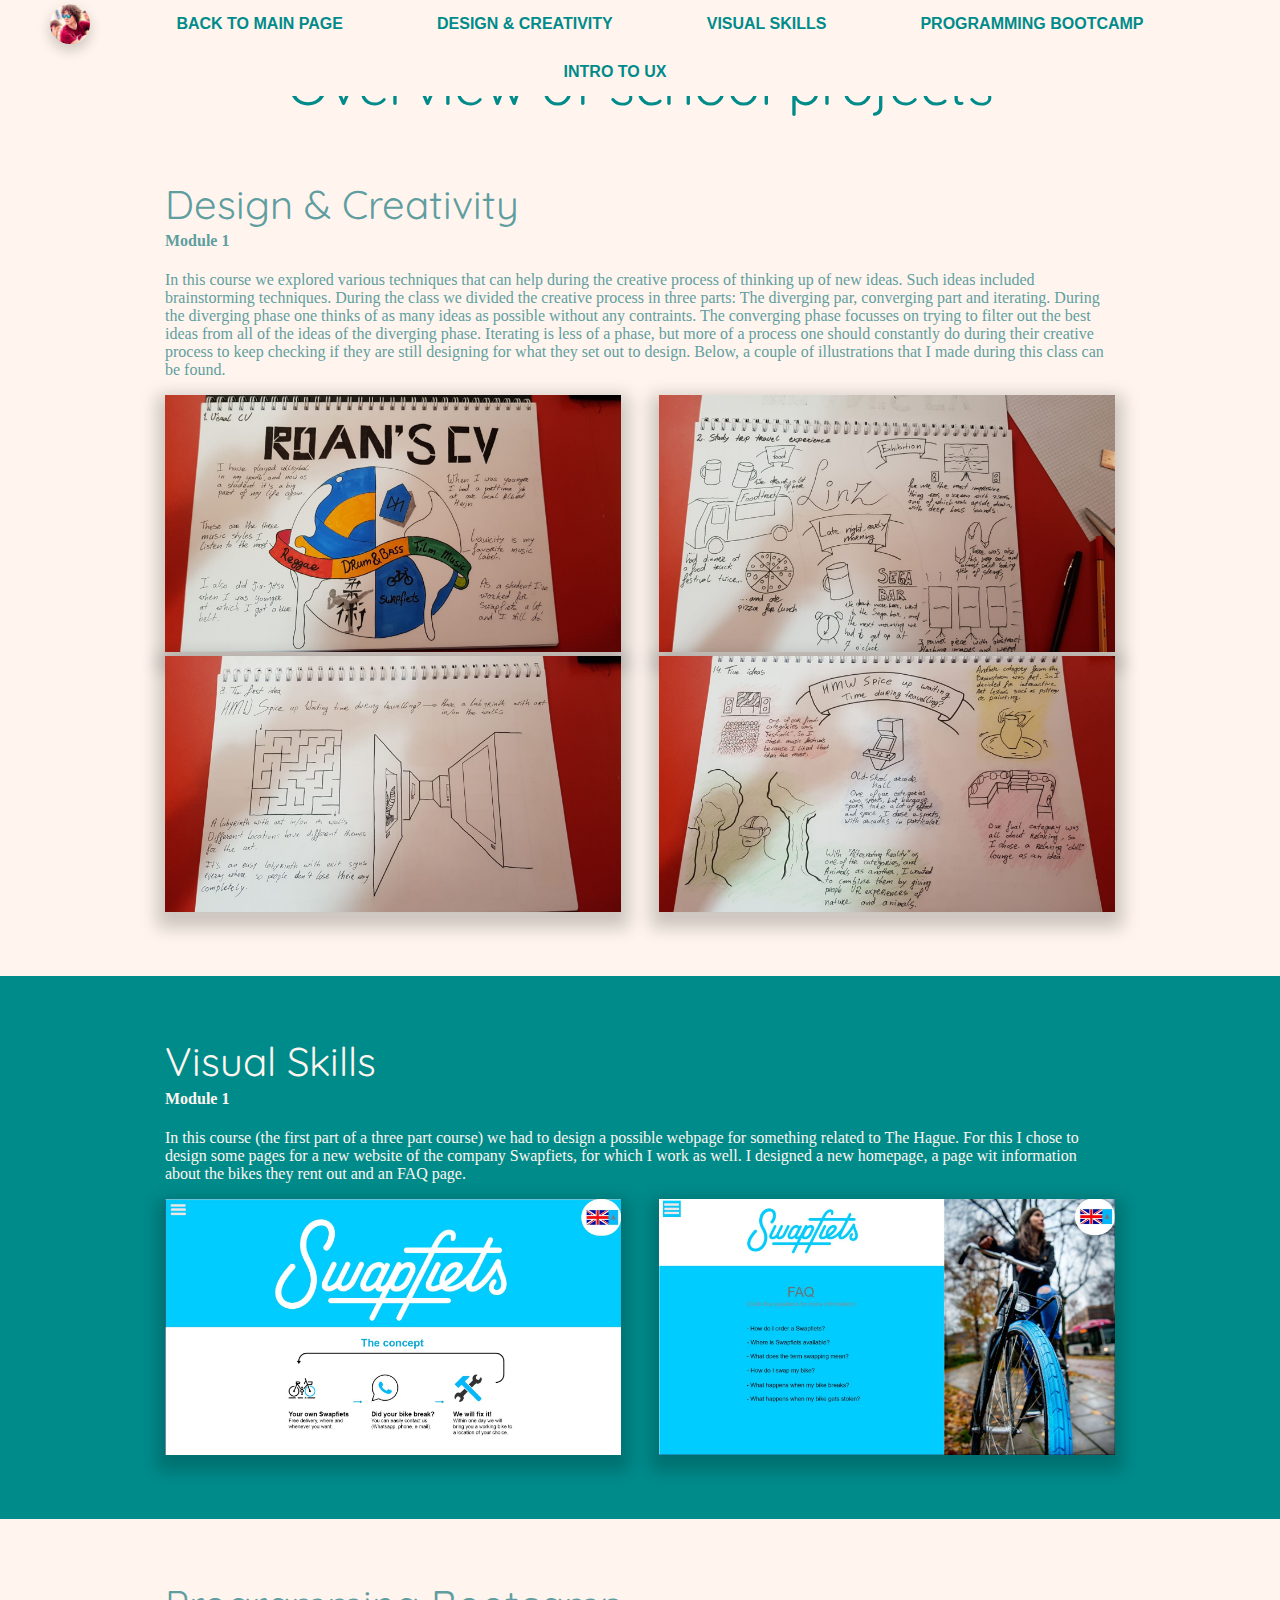
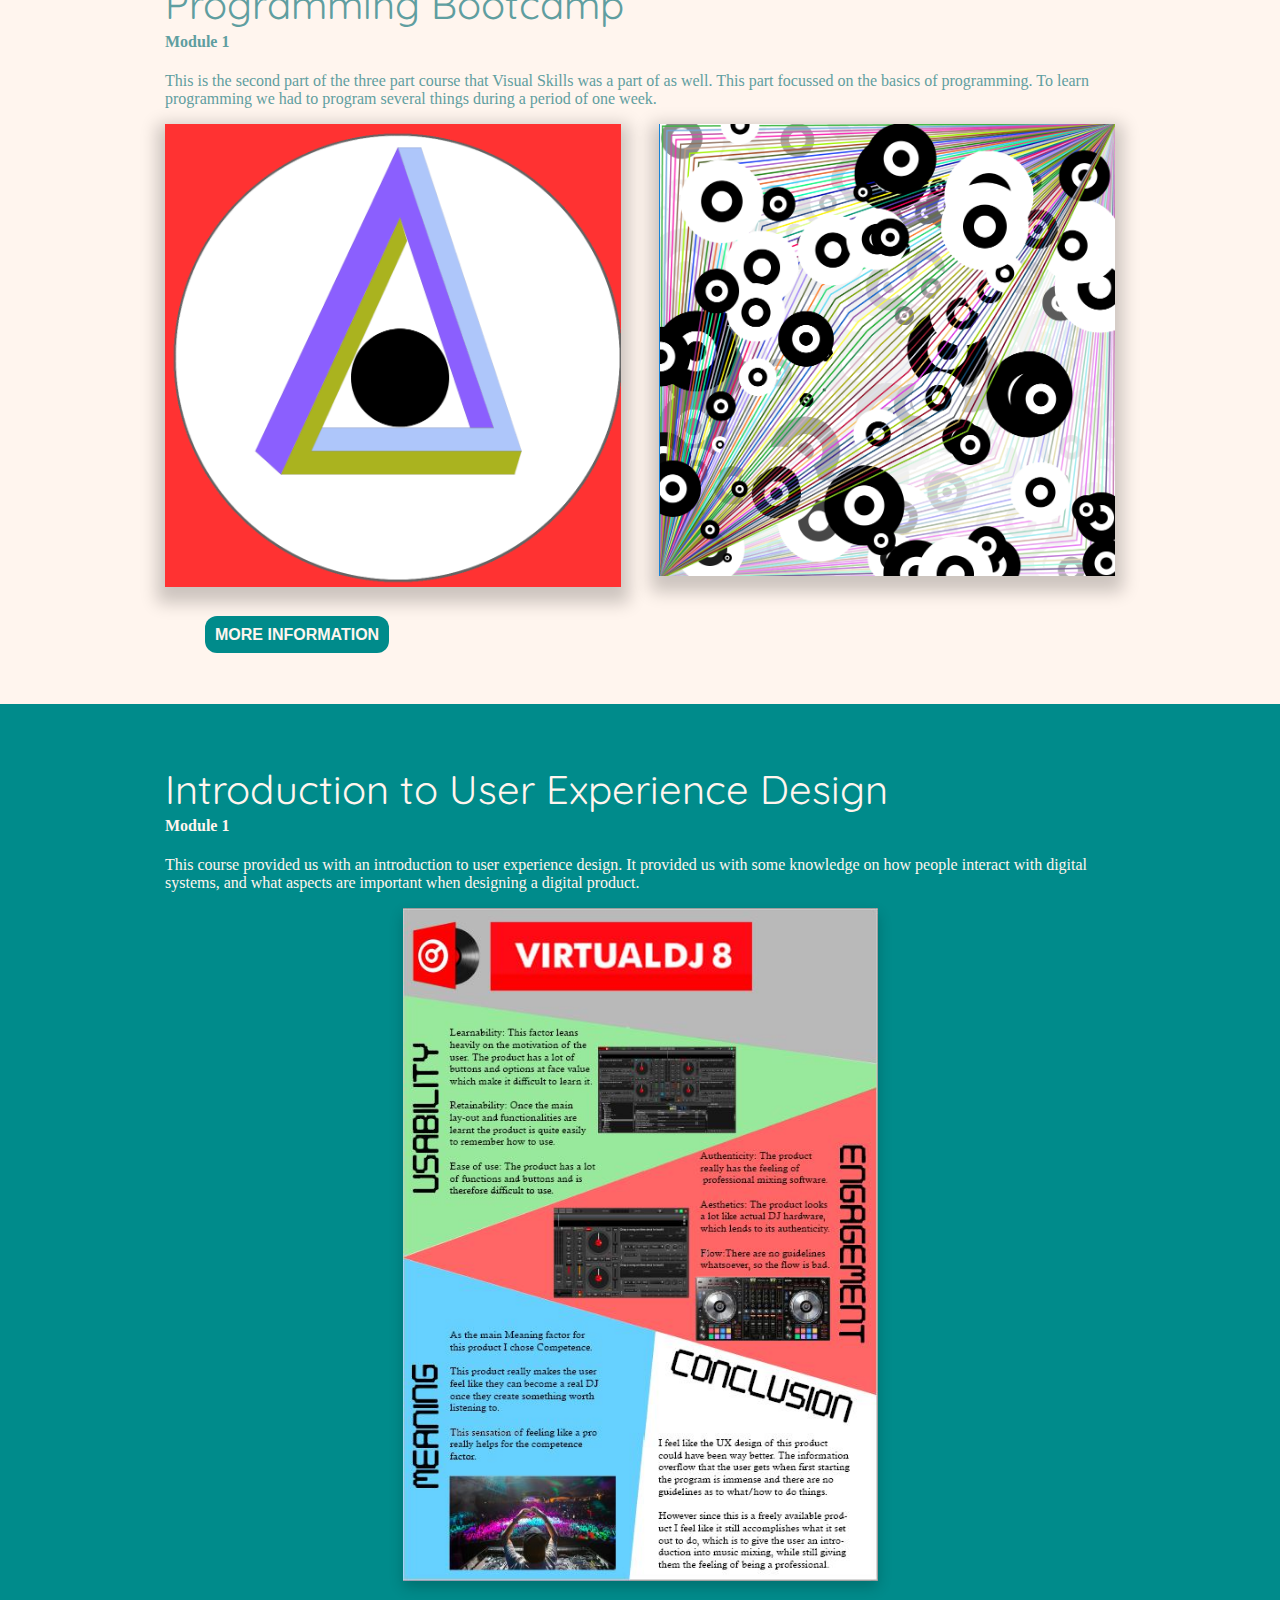
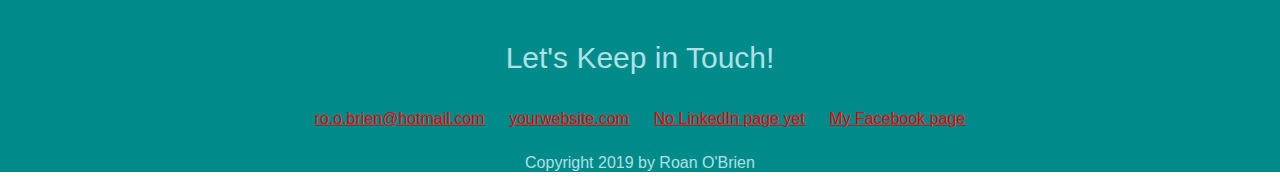
==== commit cf5cbec3: "Changed some things" ====
--- a/projects.html
+++ b/projects.html
@@ -6,6 +6,7 @@
     <meta name="viewport" content="width=device-width, initial-scale=1.0">
     <title>Roan O'Brien | School Projects</title>
     <link href="https://fonts.googleapis.com/css?family=Kumar+One+Outline|Monoton|Tangerine" rel="stylesheet">
+    <link href="https://fonts.googleapis.com/css?family=Quicksand" rel="stylesheet">
     <link rel="stylesheet" href="css/styles.css">
 </head>
 
@@ -20,12 +21,16 @@
             <a href="#Bootcamp">Programming bootcamp</a>
             <a href="#Intro">Intro to UX</a>
         </nav>
+        <section>
+            <h1 class="darker-color">Overview of school projects</h1>
+        </section>
     </header>
 
     <main>
         <section id="Design" class="design">
             <div class="content-wrap">
                 <h2>Design &amp; Creativity</h2>
+                <h4>Module 1</h4>
                 <p>In this course we explored various techniques that can help during the creative process of thinking up of new ideas. Such ideas included brainstorming techniques. During the class we divided the creative process in three parts: The diverging par, converging part and iterating. During the diverging phase one thinks of as many ideas as possible without any contraints. The converging phase focusses on trying to filter out the best ideas from all of the ideas of the diverging phase. Iterating is less of a phase, but more of a process one should constantly do during their creative process to keep checking if they are still designing for what they set out to design. Below, a couple of illustrations that I made during this class can be found.</p>
                 <div>
                     <img class="pic-left" src="images/dc/Assignment%201.jpeg" alt="Roan O'Brien">
@@ -39,6 +44,7 @@
         <section id="Visual" class="visual">
             <div class="content-wrap">
                 <h2>Visual Skills</h2>
+                <h4>Module 1</h4>
                 <p>In this course (the first part of a three part course) we had to design a possible webpage for something related to The Hague. For this I chose to design some pages for a new website of the company Swapfiets, for which I work as well. I designed a new homepage, a page wit information about the bikes they rent out and an FAQ page.</p>
                 <div>
                     <img class="pic-left" src="images/swapfietshome.JPG">
@@ -50,12 +56,13 @@
         <section id="Bootcamp" class="bootcamp">
             <div class="content-wrap">
                 <h2>Programming Bootcamp</h2>
+                <h4>Module 1</h4>
                 <p>This is the second part of the three part course that Visual Skills was a part of as well. This part focussed on the basics of programming. To learn programming we had to program several things during a period of one week. </p>
                 <div>
                     <img class="pic-left" src="images/day%201%20test%204.PNG">
                     <img class="pic-right" src="images/day%203%20interactive%20art%20part%202.PNG">
                 </div>
-                <div class="link-specific">
+                <div class="link-specific border-radius">
                     <a href="specific.html">More information</a>
                 </div>
             </div>
@@ -64,6 +71,7 @@
         <section id="Intro" class="intro">
             <div class="content-wrap">
                 <h2>Introduction to User Experience Design</h2>
+                <h4>Module 1</h4>
                 <p>This course provided us with an introduction to user experience design. It provided us with some knowledge on how people interact with digital systems, and what aspects are important when designing a digital product.</p>
                 <div>
                     <img class="shadow pic-center" src="images/IUX%20poster.JPG">
--- a/css/styles.css
+++ b/css/styles.css
@@ -32,7 +32,7 @@
 
 h1,
 h2 {
-    font-family: 'Algerian', cursive;
+    font-family: 'Quicksand', sans-serif;
     font-weight: 400;
 }
 
@@ -50,6 +50,10 @@
     font-weight: 400;
     font-size: 30px;
     margin: 0;
+}
+
+h4 {
+    margin-top: -30px;
 }
 
 .content-wrap {
@@ -70,6 +74,9 @@
 .shadow {
     box-shadow: 0px 6px 13px 0px rgba(0,0,0,0.2);
 }
+.rounded {
+    border-radius: 12px;
+}
 
 .uppercase {
     text-transform: uppercase;
@@ -82,6 +89,7 @@
     padding: 10px;
     display: inline-block;
     font-family: 'Arial', sans-serif;
+    border-radius: 12px;
 }
 
 
@@ -106,6 +114,15 @@
     margin: 0;
 }
 
+.darker-color {
+    color: darkcyan;
+    font-size: 55px;
+    text-align: center;
+}
+.center-text {
+    text-align: center;
+    font-size: 55px;
+}
 
 /* Header styles only */
 header {
@@ -133,6 +150,8 @@
     position: absolute;
     bottom: 0;
     right: 0;
+    margin-right: 15px;
+    margin-bottom: 15px;
 }
 
 
@@ -171,7 +190,6 @@
     color: powderblue;
     margin-right: 50px;
 }
-
 nav a:hover {
     background: cadetblue;
 }
@@ -185,11 +203,9 @@
     background: seashell;
     color: darkcyan;
 }
-
 .nav2 a {
     color: darkcyan;
 }
-
 .nav2 a:hover {
     color: white;
 }
@@ -203,13 +219,16 @@
     font-family: 'Arial', sans-serif;
     color: darkcyan;
     margin-right: 50px;
+    margin-left: 20px;
+    margin-top: 20px;
+    margin-bottom: -20px;
 }
 .link-specific a{
     color: seashell;
     text-decoration: none;
     background: darkcyan;
-    margin: 20px;
     padding: 10px;
+    border-radius: 12px;
 }
 .link-specific a:hover {
     color: white;
@@ -237,6 +256,7 @@
 ------------------------------------*/
 .education {
     background: seashell;
+    margin-top: -100px;
 }
 
 p + h3 {
@@ -253,20 +273,18 @@
     color: seashell;
 }
 
-
+/*I know this is stupid
+-------------------------------------*/
 .design {
     background: seashell;
 }
-
 .visual {
     background: darkcyan;
     color: seashell;
 }
-
 .bootcamp {
     background: seashell;
 }
-
 .intro {
     background: darkcyan;
     color: seashell;
